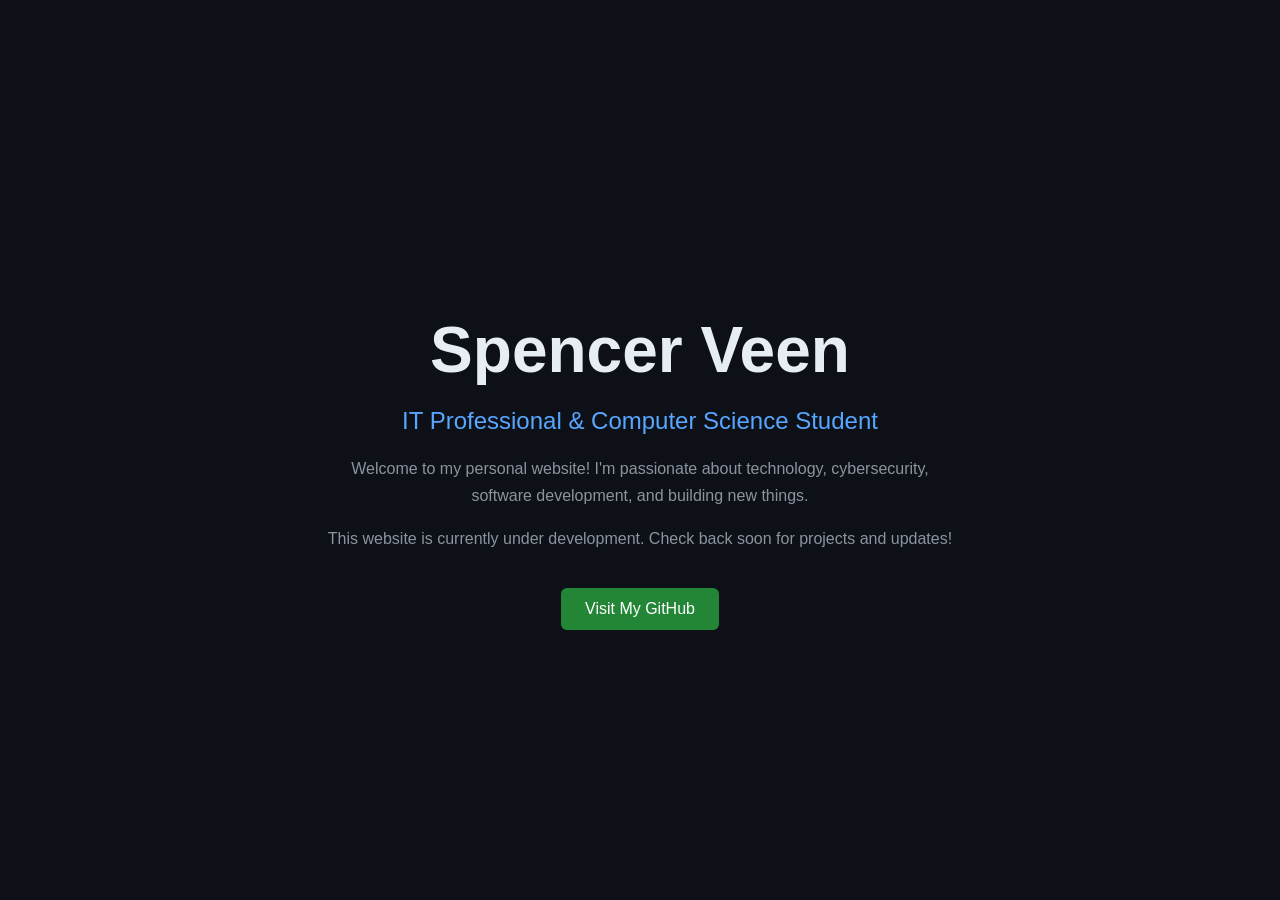
==== index.html @ 764092b7 "Add initial personal portfolio HTML structure" ====
<!DOCTYPE html>
<html lang="en">
<head>
  <meta charset="UTF-8">
  <meta name="viewport"
        content="width=device-width, initial-scale=1.0">
  <title>Spencer Veen | Personal Portfolio</title>
  <style>
    * {
      box-sizing: border-box;
    }

    body {
      margin: 0;
      min-height: 100vh;
      display: flex;
      align-items: center;
      justify-content: center;
      background: #0d1117;
      color: #e6edf3;
      font-family: Arial, sans-serif;
      text-align: center;
    }

    main {
      max-width: 700px;
      padding: 30px;
    }

    h1 {
      font-size: clamp(2.5rem, 7vw, 4rem);
      margin-bottom: 10px;
    }

    h2 {
      color: #58a6ff;
      font-weight: normal;
    }

    p {
      color: #8b949e;
      line-height: 1.7;
    }

    a {
      display: inline-block;
      margin-top: 20px;
      padding: 12px 24px;
      background: #238636;
      color: white;
      text-decoration: none;
      border-radius: 6px;
    }
  </style>
</head>
<body>
  <main>
    <h1>Spencer Veen</h1>
    <h2>IT Professional & Computer Science Student</h2>

    <p>
      Welcome to my personal website!
      I'm passionate about technology, cybersecurity,
      software development, and building new things.
    </p>

    <p>
      This website is currently under development.
      Check back soon for projects and updates!
    </p>

    <a href="https://github.com/spencerveen">
      Visit My GitHub
    </a>
  </main>
</body>
</html>
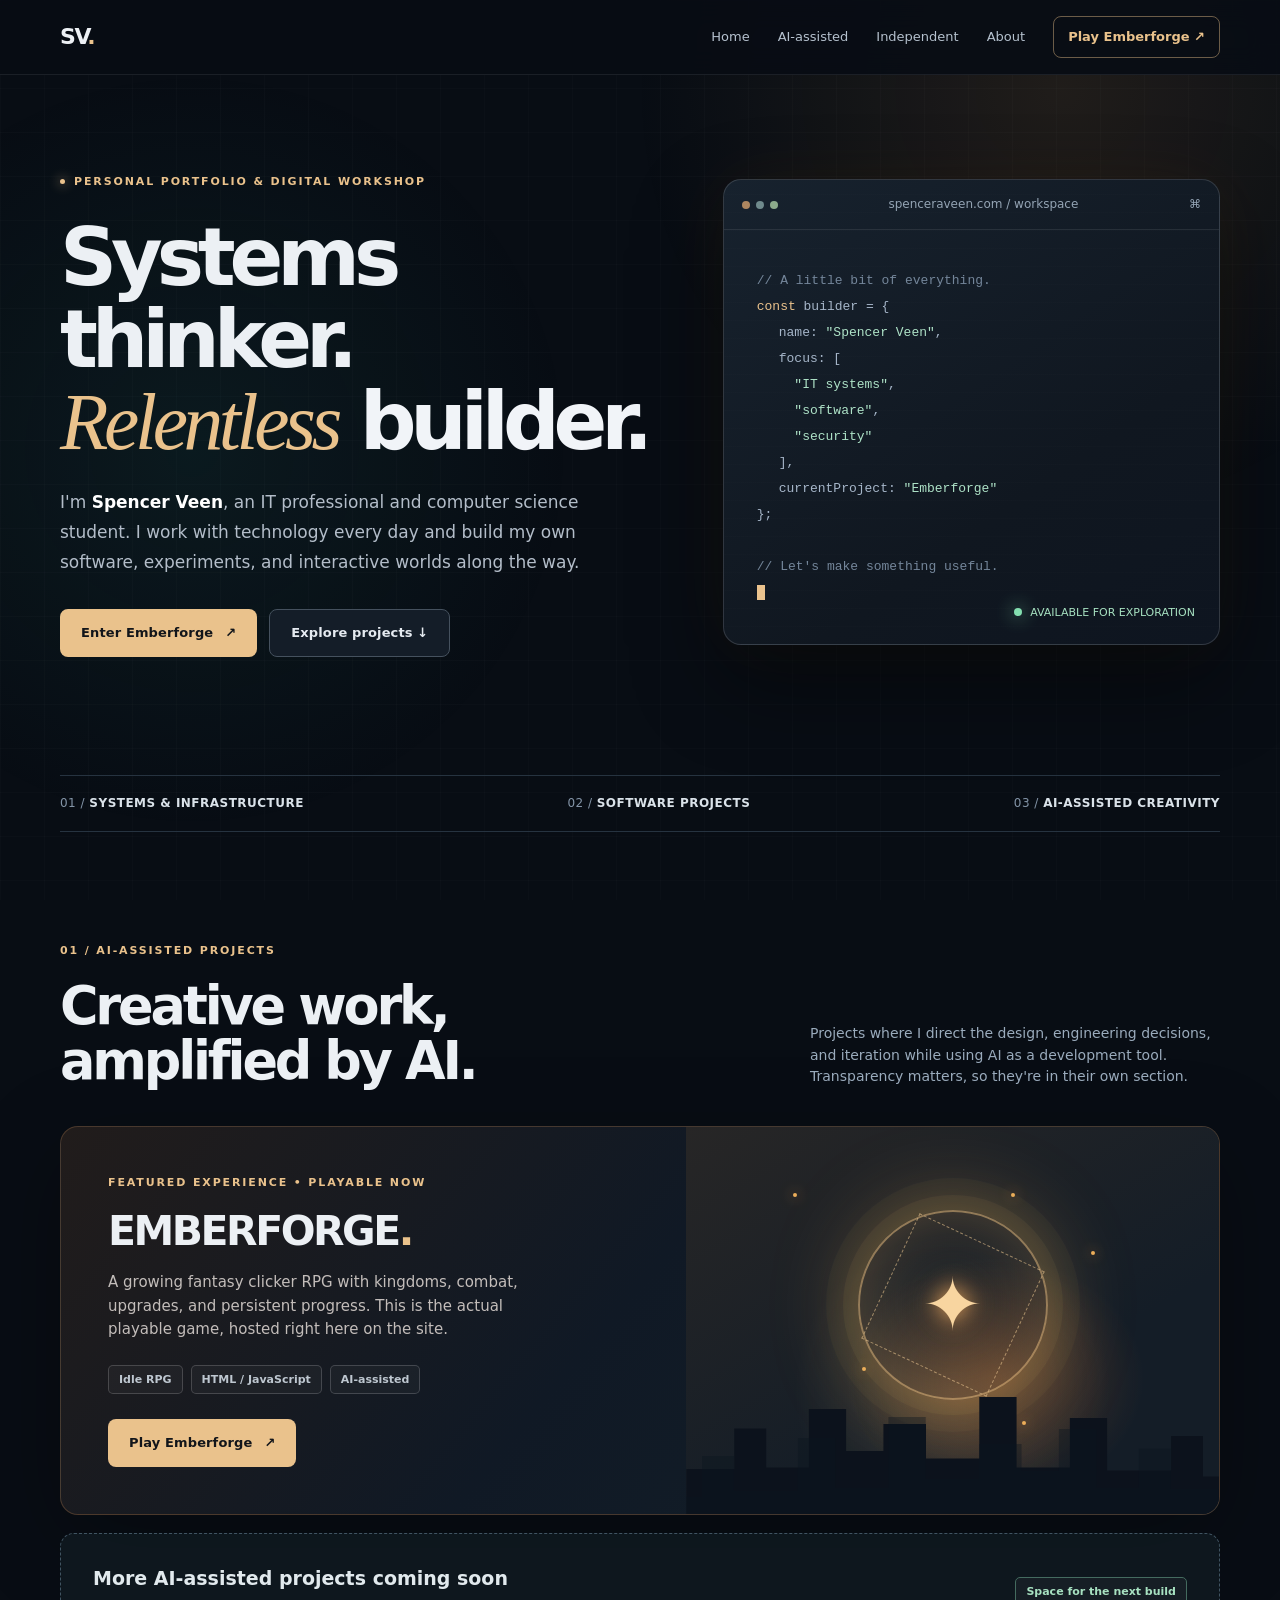
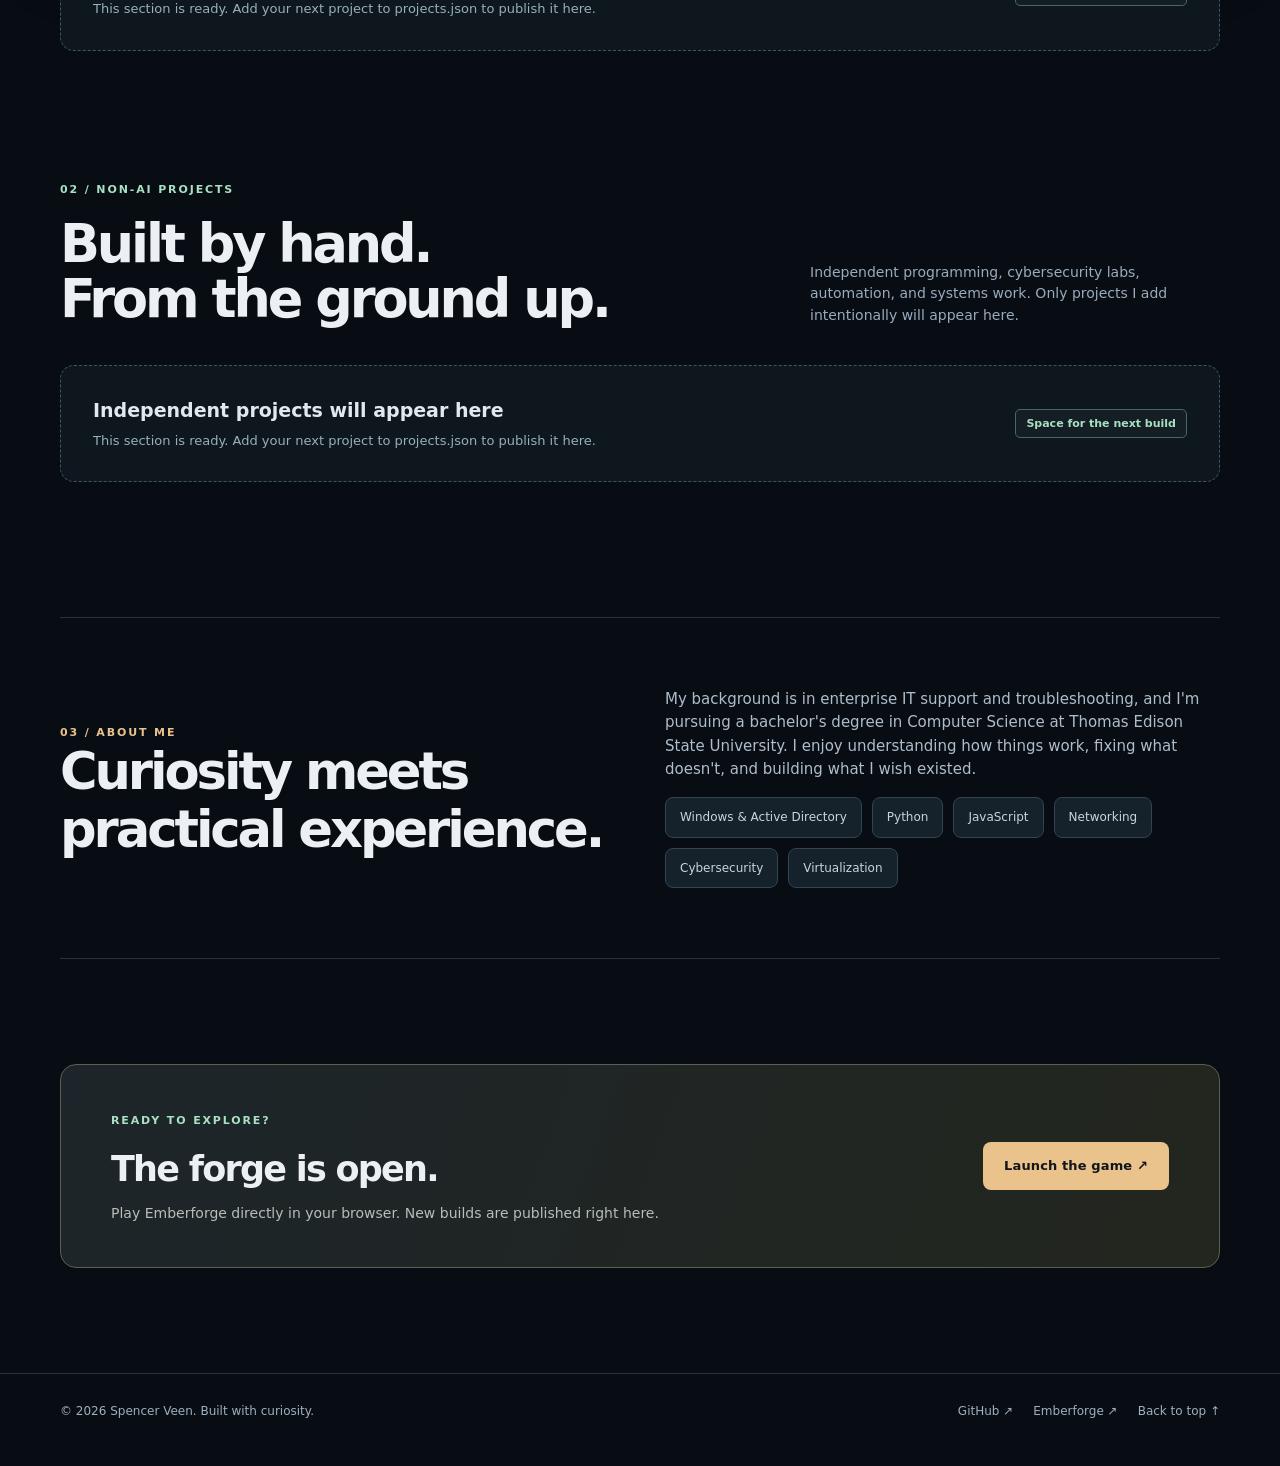
==== commit f46682ef: "Refactor index.html with updates and enhancements Updated HTML structure, improved meta tags, and en" ====
--- a/index.html
+++ b/index.html
@@ -1,78 +1,224 @@
-
-<!DOCTYPE html>
+<!doctype html>
 <html lang="en">
 <head>
-  <meta charset="UTF-8">
-  <meta name="viewport"
-        content="width=device-width, initial-scale=1.0">
-  <title>Spencer Veen | Personal Portfolio</title>
+  <meta charset="utf-8">
+  <meta name="viewport" content="width=device-width, initial-scale=1">
+  <meta name="theme-color" content="#080d14">
+  <meta name="description" content="Spencer Veen: IT professional, computer science student, and builder of software, security projects, and Emberforge.">
+  <title>Spencer Veen — IT, Code & Creative Projects</title>
   <style>
-    * {
-      box-sizing: border-box;
-    }
-
-    body {
-      margin: 0;
-      min-height: 100vh;
-      display: flex;
-      align-items: center;
-      justify-content: center;
-      background: #0d1117;
-      color: #e6edf3;
-      font-family: Arial, sans-serif;
-      text-align: center;
-    }
-
-    main {
-      max-width: 700px;
-      padding: 30px;
-    }
-
-    h1 {
-      font-size: clamp(2.5rem, 7vw, 4rem);
-      margin-bottom: 10px;
-    }
-
-    h2 {
-      color: #58a6ff;
-      font-weight: normal;
-    }
-
-    p {
-      color: #8b949e;
-      line-height: 1.7;
-    }
-
-    a {
-      display: inline-block;
-      margin-top: 20px;
-      padding: 12px 24px;
-      background: #238636;
-      color: white;
-      text-decoration: none;
-      border-radius: 6px;
-    }
+    :root {color-scheme:dark;--bg:#080d14;--panel:#111924;--panel2:#161f2a;--text:#ecf0f4;--muted:#a2afbf;--line:#263340;--gold:#eac28c;--green:#a7e1c1;--sans:Inter,ui-sans-serif,system-ui,-apple-system,BlinkMacSystemFont,"Segoe UI",sans-serif}
+    * {box-sizing:border-box}
+    html {scroll-behavior:smooth;scroll-padding-top:100px}
+    body {margin:0;color:var(--text);background:var(--bg);font-family:var(--sans);line-height:1.55;overflow-x:hidden}
+    body:before{content:"";position:fixed;inset:0;z-index:-1;pointer-events:none;background:radial-gradient(circle at 83% 10%,#c68c4820 0,transparent 32%),radial-gradient(circle at 15% 50%,#1d6b6523 0,transparent 32%),linear-gradient(90deg,#ffffff04 1px,transparent 1px),linear-gradient(#ffffff04 1px,transparent 1px);background-size:auto,auto,44px 44px,44px 44px}
+    a{color:inherit;text-decoration:none}
+    button{font:inherit} a:focus-visible,button:focus-visible{outline:2px solid var(--gold);outline-offset:4px}
+    .wrap{width:min(1160px,calc(100% - 48px));margin-inline:auto}
+    .topbar{position:sticky;top:0;z-index:40;background:#080d14e8;backdrop-filter:blur(15px);border-bottom:1px solid #ffffff14}
+    .topbar-inner{display:flex;align-items:center;gap:35px;min-height:74px}
+    .brand{font-weight:900;font-size:22px;letter-spacing:-1.4px;white-space:nowrap}.brand b{color:var(--gold)}
+    .nav{display:flex;align-items:center;gap:28px;margin-left:auto}.nav a{font-size:13px;color:#b6c2cf;transition:color .2s}.nav a:hover{color:#fff}
+    .nav .nav-game{border:1px solid #eac28c70;border-radius:8px;padding:10px 14px;color:var(--gold);font-weight:700}
+    .menu-toggle{display:none;margin-left:auto;background:none;border:1px solid var(--line);padding:8px 12px;color:#fff;border-radius:8px;cursor:pointer}
+    .mini{font-size:11px;font-weight:800;letter-spacing:.17em;text-transform:uppercase}
+    .accent{color:var(--gold)}.green{color:var(--green)}
+    .hero{padding:92px 0 118px;display:grid;grid-template-columns:1.1fr .9fr;gap:55px;align-items:center;min-height:650px}
+    .eyebrow{display:inline-flex;align-items:center;gap:9px;color:var(--gold)}.eyebrow:before{content:"";height:5px;width:5px;border-radius:100%;background:var(--gold);box-shadow:0 0 12px var(--gold)}
+    h1,h2,h3,p{margin-top:0}h1{font-size:clamp(50px,6.2vw,92px);letter-spacing:-.077em;line-height:1.035;margin:25px 0 25px;font-weight:850}
+    h1 .outline{color:#f1f4f8}h1 .italic{font-family:Georgia,serif;font-style:italic;color:var(--gold);letter-spacing:-.055em;font-weight:500}
+    .intro{font-size:17px;color:#b3bdc9;max-width:540px;line-height:1.75}
+    .hero-actions{display:flex;flex-wrap:wrap;gap:12px;margin-top:32px}
+    .btn{display:inline-flex;align-items:center;justify-content:center;gap:12px;background:var(--gold);color:#12151a;font-weight:800;font-size:13px;letter-spacing:.01em;min-height:48px;padding:0 21px;border-radius:8px;transition:transform .15s,filter .15s}
+    .btn:hover{transform:translateY(-2px);filter:brightness(1.08)}.btn-secondary{color:#e5eaf0;border:1px solid #45515e;background:#141d28}
+    .code-art{border:1px solid #ffffff24;border-radius:18px;background:linear-gradient(145deg,#17222e 0%,#101720 65%,#0e1520 100%);min-height:400px;position:relative;overflow:hidden;box-shadow:0 35px 90px #0007,0 0 70px #c98c3213}
+    .code-art:before{content:"";position:absolute;inset:0;background:repeating-linear-gradient(0deg,transparent,transparent 17px,#ffffff04 18px);pointer-events:none}
+    .panel-head{border-bottom:1px solid #ffffff16;padding:15px 18px;display:flex;justify-content:space-between;align-items:center;color:#94a4b4;font-size:12px}
+    .dots{display:flex;gap:6px}.dots i{display:block;width:8px;height:8px;border-radius:50%;background:#ad8660}.dots i:nth-child(2){background:#6f8a8c}.dots i:nth-child(3){background:#8caa8b}
+    .terminal{font-family:ui-monospace,SFMono-Regular,Consolas,monospace;font-size:13px;line-height:2;padding:38px 33px;color:#a6b6c9}
+    .terminal strong{color:var(--gold);font-weight:500}.terminal em{color:#aee2c7;font-style:normal}.terminal .comment{color:#74869a}.terminal .indent{padding-left:22px}
+    .terminal .cursor{display:inline-block;width:8px;height:15px;background:#ebc38e;vertical-align:middle;animation:blink 1s steps(2) infinite}@keyframes blink{50%{opacity:0}}
+    .signal{position:absolute;right:24px;bottom:23px;display:flex;align-items:center;gap:8px;color:#a7e1c1;font-size:11px}.signal:before{content:"";width:8px;height:8px;border-radius:50%;background:#83deaf;box-shadow:0 0 18px #83deaf}
+    .statline{border-top:1px solid var(--line);border-bottom:1px solid var(--line);padding:18px 0;display:flex;gap:28px;justify-content:space-between;flex-wrap:wrap;color:#8394a7;font-size:12px;letter-spacing:.04em;text-transform:uppercase}.statline span b{color:#dae2e9;font-weight:600}
+    section{padding:105px 0} .section-head{display:flex;align-items:end;justify-content:space-between;gap:30px;margin-bottom:38px}.section-head h2{font-size:clamp(36px,4.1vw,57px);line-height:1.05;letter-spacing:-.06em;margin:16px 0 0}.section-head p{max-width:410px;margin:0;color:#9aabbc;font-size:14px}
+    .feature{border:1px solid #7051398e;background:linear-gradient(130deg,#211c1b 0%,#101925 48%,#14212a 100%);border-radius:18px;display:grid;grid-template-columns:1.08fr .92fr;overflow:hidden;min-height:370px;box-shadow:0 25px 90px #0004}
+    .feature-info{padding:47px;display:flex;flex-direction:column;align-items:flex-start;justify-content:center}.feature-info h3{font-size:clamp(34px,3.2vw,50px);letter-spacing:-.06em;line-height:1.08;margin:18px 0}.feature-info p{color:#c3bdba;max-width:460px;font-size:15px}.taglist{display:flex;gap:8px;flex-wrap:wrap;margin:9px 0 25px}.tag{border:1px solid #ffffff2c;color:#bec7d0;background:#ffffff08;font:600 11px var(--sans);border-radius:5px;padding:7px 10px}
+    .forge-art{position:relative;min-height:340px;background:radial-gradient(ellipse at 58% 65%,#b0612e5b,transparent 34%),radial-gradient(ellipse at 50% 68%,#f6c97c2b,transparent 42%),linear-gradient(150deg,#272626,#141d27 65%);overflow:hidden;display:flex;justify-content:center;align-items:center}
+    .forge-art:before,.forge-art:after{content:"";position:absolute;left:0;right:0;bottom:0;background:#0c121c;clip-path:polygon(0 100%,0 70%,9% 70%,9% 43%,15% 43%,15% 69%,23% 69%,23% 30%,30% 30%,30% 58%,37% 58%,37% 40%,45% 40%,45% 63%,55% 63%,55% 22%,62% 22%,62% 69%,72% 69%,72% 36%,79% 36%,79% 71%,91% 71%,91% 48%,97% 48%,97% 75%,100% 75%,100% 100%);height:150px;z-index:1}.forge-art:after{transform:translateY(20px) scaleX(-1);opacity:.4;background:#0b1420}
+    .sigil{width:190px;height:190px;border:2px solid #e9bc7b93;border-radius:50%;position:relative;display:grid;place-items:center;box-shadow:0 0 0 15px #e8bc6b0e,0 0 0 32px #e8bc6b0a,0 0 85px #e6a45370,inset 0 0 65px #eaaf6340;transform:translateY(-16px)}.sigil:before{content:"";position:absolute;inset:24px;border:1px dashed #ecc79191;transform:rotate(25deg)}.sigil span{font-size:73px;color:#f8d5a0;text-shadow:0 0 22px #f8af5f;line-height:1}
+    .embers i{position:absolute;display:block;width:4px;height:4px;border-radius:50%;background:#edae5a;box-shadow:0 0 13px #ed9c3b}.embers i:nth-child(1){top:17%;left:20%}.embers i:nth-child(2){top:32%;left:76%}.embers i:nth-child(3){top:76%;left:63%}.embers i:nth-child(4){top:62%;left:33%}.embers i:nth-child(5){top:17%;left:61%}
+    .cards{display:grid;grid-template-columns:repeat(3,minmax(0,1fr));gap:16px;margin-top:18px}.project{min-height:230px;border:1px solid var(--line);border-radius:14px;background:linear-gradient(135deg,#162029,#111720);padding:26px;display:flex;flex-direction:column;align-items:flex-start;transition:border-color .2s,transform .2s}.project:hover{border-color:#7f9c9b;transform:translateY(-2px)}.project h3{font-size:21px;letter-spacing:-.04em;line-height:1.2;margin:12px 0}.project p{font-size:13px;color:#9eacba;line-height:1.7}.project .bottom{margin-top:auto;color:var(--green);font-size:12px;font-weight:750}
+    .empty{grid-column:1/-1;border:1px dashed #405462;background:#111c23b9;border-radius:14px;padding:30px 32px;color:#99b0b9;display:flex;justify-content:space-between;align-items:center;gap:20px}.empty strong{display:block;color:#e1e9ed;margin-bottom:6px;font-size:19px}.empty p{margin:0;font-size:13px}.empty .tag{white-space:nowrap;color:var(--green);border-color:#446b5f}
+    .split-intro{display:grid;grid-template-columns:1fr 1fr;gap:50px;align-items:center;border-top:1px solid var(--line);border-bottom:1px solid var(--line);padding:70px 0}.split-intro h2{font-size:clamp(36px,4vw,53px);letter-spacing:-.06em;line-height:1.12;margin-bottom:0}.split-intro p{font-size:15px;color:#aebdca;margin-bottom:16px}.skills{display:flex;flex-wrap:wrap;gap:10px}.skills span{background:#15212b;border:1px solid #334451;color:#c7d5df;padding:10px 14px;font-size:12px;border-radius:8px}
+    .cta{display:flex;justify-content:space-between;align-items:center;gap:40px;background:linear-gradient(110deg,#1d252a,#23261e);border:1px solid #586150;border-radius:16px;padding:42px 50px}.cta h2{margin:10px 0 7px;font-size:35px;letter-spacing:-.05em}.cta p{color:#b7beb9;font-size:14px;margin:0}
+    footer{border-top:1px solid var(--line);padding:28px 0 45px;color:#9eafbf;font-size:12px}.footer-inner{display:flex;justify-content:space-between;align-items:center;flex-wrap:wrap;gap:18px}.footer-links{display:flex;gap:20px}.footer-links a:hover{color:#fff}
+    #owner-tools{display:none;border-top:1px solid #ffffff24;background:#112520;margin-top:30px;padding:16px 0;color:#c9e8d6;font-size:13px}#owner-tools strong{margin-right:18px}#owner-tools a{margin-right:18px;text-decoration:underline;text-underline-offset:3px}
+    @media(max-width:900px){.hero{grid-template-columns:1fr;min-height:auto;padding:70px 0 82px}.code-art{min-height:355px}.feature{grid-template-columns:1fr}.forge-art{min-height:290px}.cards{grid-template-columns:repeat(2,1fr)}.section-head{display:block}.section-head p{margin-top:18px}.split-intro{gap:25px}.nav{gap:16px}}
+    @media(max-width:640px){.wrap{width:min(100% - 34px,1160px)}.topbar-inner{min-height:66px;flex-wrap:wrap}.menu-toggle{display:block}.nav{display:none;flex-basis:100%;flex-direction:column;align-items:stretch;margin:0;padding:0 0 18px;gap:6px}.nav.open{display:flex}.nav a{padding:11px 5px;font-size:14px}.nav .nav-game{text-align:center}.hero{gap:40px;padding:64px 0 72px}h1{font-size:clamp(48px,13vw,70px)}.intro{font-size:15px}.code-art{min-height:330px}.terminal{padding:30px 19px;font-size:11px}section{padding:76px 0}.section-head h2{font-size:39px}.feature-info{padding:31px 26px}.feature-info h3{font-size:35px}.cards{grid-template-columns:1fr}.empty{display:block}.empty .tag{display:inline-block;margin-top:18px}.split-intro{grid-template-columns:1fr;padding:52px 0}.cta{display:block;padding:33px 26px}.cta .btn{margin-top:24px}.statline{gap:12px}.statline span{font-size:10px}}
+    @media(prefers-reduced-motion:reduce){html{scroll-behavior:auto}*,*:before,*:after{animation:none!important;transition:none!important}}
   </style>
 </head>
 <body>
+  <header class="topbar">
+    <div class="wrap topbar-inner">
+      <a class="brand" href="/" aria-label="Spencer Veen home">SV<span class="accent">.</span></a>
+      <button class="menu-toggle" type="button" aria-expanded="false" aria-controls="main-nav">Menu ☰</button>
+      <nav class="nav" id="main-nav" aria-label="Main navigation">
+        <a href="#home">Home</a><a href="#ai-projects">AI-assisted</a><a href="#independent-projects">Independent</a><a href="#about">About</a><a class="nav-game" href="/emberforge/">Play Emberforge ↗</a>
+      </nav>
+    </div>
+  </header>
+
   <main>
-    <h1>Spencer Veen</h1>
-    <h2>IT Professional & Computer Science Student</h2>
-
-    <p>
-      Welcome to my personal website!
-      I'm passionate about technology, cybersecurity,
-      software development, and building new things.
-    </p>
-
-    <p>
-      This website is currently under development.
-      Check back soon for projects and updates!
-    </p>
-
-    <a href="https://github.com/spencerveen">
-      Visit My GitHub
-    </a>
+    <div class="wrap">
+      <section class="hero" id="home">
+        <div>
+          <span class="mini eyebrow">Personal portfolio & digital workshop</span>
+          <h1>Systems thinker.<br><span class="italic">Relentless</span> <span class="outline">builder.</span></h1>
+          <p class="intro">I'm <strong style="color:#fff">Spencer Veen</strong>, an IT professional and computer science student. I work with technology every day and build my own software, experiments, and interactive worlds along the way.</p>
+          <div class="hero-actions"><a class="btn" href="/emberforge/">Enter Emberforge <span aria-hidden="true">↗</span></a><a class="btn btn-secondary" href="#ai-projects">Explore projects ↓</a></div>
+        </div>
+        <div class="code-art" aria-label="Stylized developer terminal illustration">
+          <div class="panel-head"><div class="dots"><i></i><i></i><i></i></div><span>spenceraveen.com / workspace</span><span>⌘</span></div>
+          <div class="terminal">
+            <span class="comment">// A little bit of everything.</span><br>
+            <strong>const</strong> builder = {<br>
+            <span class="indent">name: <em>"Spencer Veen"</em>,</span><br>
+            <span class="indent">focus: [</span><br>
+            <span class="indent">&nbsp;&nbsp;<em>"IT systems"</em>,</span><br>
+            <span class="indent">&nbsp;&nbsp;<em>"software"</em>,</span><br>
+            <span class="indent">&nbsp;&nbsp;<em>"security"</em></span><br>
+            <span class="indent">],</span><br>
+            <span class="indent">currentProject: <em>"Emberforge"</em></span><br>
+            };<br><br>
+            <span class="comment">// Let's make something useful.</span><br><span class="cursor" aria-hidden="true"></span>
+          </div>
+          <span class="signal">AVAILABLE FOR EXPLORATION</span>
+        </div>
+      </section>
+      <div class="statline" aria-label="Areas of focus"><span>01 / <b>Systems & infrastructure</b></span><span>02 / <b>Software projects</b></span><span>03 / <b>AI-assisted creativity</b></span></div>
+    </div>
+
+    <section id="ai-projects">
+      <div class="wrap">
+        <div class="section-head">
+          <div><span class="mini accent">01 / AI-assisted projects</span><h2>Creative work,<br>amplified by AI.</h2></div>
+          <p>Projects where I direct the design, engineering decisions, and iteration while using AI as a development tool. Transparency matters, so they're in their own section.</p>
+        </div>
+        <article class="feature" aria-labelledby="emberforge-title">
+          <div class="feature-info">
+            <span class="mini accent">Featured experience • Playable now</span>
+            <h3 id="emberforge-title">EMBERFORGE<span class="accent">.</span></h3>
+            <p>A growing fantasy clicker RPG with kingdoms, combat, upgrades, and persistent progress. This is the actual playable game, hosted right here on the site.</p>
+            <div class="taglist"><span class="tag">Idle RPG</span><span class="tag">HTML / JavaScript</span><span class="tag">AI-assisted</span></div>
+            <a class="btn" href="/emberforge/">Play Emberforge <span aria-hidden="true">↗</span></a>
+          </div>
+          <div class="forge-art" aria-hidden="true"><div class="embers"><i></i><i></i><i></i><i></i><i></i></div><div class="sigil"><span>✦</span></div></div>
+        </article>
+        <div class="cards" id="ai-grid" aria-live="polite"></div>
+      </div>
+    </section>
+
+    <section id="independent-projects" style="padding-top:20px">
+      <div class="wrap">
+        <div class="section-head">
+          <div><span class="mini green">02 / Non-AI projects</span><h2>Built by hand.<br>From the ground up.</h2></div>
+          <p>Independent programming, cybersecurity labs, automation, and systems work. Only projects I add intentionally will appear here.</p>
+        </div>
+        <div class="cards" id="independent-grid" aria-live="polite"></div>
+      </div>
+    </section>
+
+    <section id="about" style="padding-top:30px">
+      <div class="wrap">
+        <div class="split-intro">
+          <div><span class="mini accent">03 / About me</span><h2>Curiosity meets<br>practical experience.</h2></div>
+          <div><p>My background is in enterprise IT support and troubleshooting, and I'm pursuing a bachelor's degree in Computer Science at Thomas Edison State University. I enjoy understanding how things work, fixing what doesn't, and building what I wish existed.</p><div class="skills"><span>Windows & Active Directory</span><span>Python</span><span>JavaScript</span><span>Networking</span><span>Cybersecurity</span><span>Virtualization</span></div></div>
+        </div>
+      </div>
+    </section>
+
+    <section style="padding-top:0">
+      <div class="wrap"><div class="cta"><div><span class="mini green">Ready to explore?</span><h2>The forge is open.</h2><p>Play Emberforge directly in your browser. New builds are published right here.</p></div><a class="btn" href="/emberforge/">Launch the game ↗</a></div></div>
+    </section>
   </main>
+
+  <footer>
+    <div class="wrap footer-inner"><span>© <span id="year">2026</span> Spencer Veen. Built with curiosity.</span><div class="footer-links"><a href="https://github.com/spencerveen" target="_blank" rel="noopener noreferrer">GitHub ↗</a><a href="/emberforge/">Emberforge ↗</a><a href="#home">Back to top ↑</a></div></div>
+    <div id="owner-tools"><div class="wrap"><strong>Site management</strong><a href="https://github.com/spencerveen/spencerveen.github.io/edit/main/projects.json" target="_blank" rel="noopener noreferrer">Edit project listings ↗</a><a href="https://github.com/spencerveen/spencerveen.github.io/tree/main/emberforge" target="_blank" rel="noopener noreferrer">Update Emberforge files ↗</a><a href="https://github.dev/spencerveen/spencerveen.github.io" target="_blank" rel="noopener noreferrer">Open website code ↗</a></div></div>
+  </footer>
+
+  <script>
+    document.getElementById('year').textContent = String(new Date().getFullYear());
+    const menuButton = document.querySelector('.menu-toggle');
+    const nav = document.getElementById('main-nav');
+    menuButton.addEventListener('click', () => {
+      const open = nav.classList.toggle('open');
+      menuButton.setAttribute('aria-expanded', String(open));
+    });
+    nav.querySelectorAll('a').forEach(a => a.addEventListener('click', () => {
+      nav.classList.remove('open');
+      menuButton.setAttribute('aria-expanded', 'false');
+    }));
+
+    // The ?manage=1 address shows quick links to authenticated GitHub editors.
+    // These links are NOT an authentication system. GitHub checks edit permissions.
+    if (new URLSearchParams(location.search).get('manage') === '1') {
+      document.getElementById('owner-tools').style.display = 'block';
+    }
+
+    function makeCard(project) {
+      const card = document.createElement('article');
+      card.className = 'project';
+      const type = document.createElement('span');
+      type.className = 'mini green';
+      type.textContent = project.subtitle || 'Portfolio project';
+      const title = document.createElement('h3');
+      title.textContent = project.title || 'Untitled project';
+      const description = document.createElement('p');
+      description.textContent = project.description || '';
+      card.append(type, title, description);
+      if (project.url) {
+        const link = document.createElement('a');
+        link.className = 'bottom';
+        link.href = project.url;
+        link.textContent = (project.button || 'View project') + ' ↗';
+        card.append(link);
+      }
+      return card;
+    }
+    function renderProjects(containerId, projects, emptyText) {
+      const container = document.getElementById(containerId);
+      container.replaceChildren();
+      const items = projects.filter(p => !p.featured);
+      if (!items.length) {
+        const empty = document.createElement('div');
+        empty.className = 'empty';
+        const copy = document.createElement('div');
+        const head = document.createElement('strong');
+        head.textContent = emptyText;
+        const detail = document.createElement('p');
+        detail.textContent = 'This section is ready. Add your next project to projects.json to publish it here.';
+        copy.append(head,detail);
+        const badge = document.createElement('span');
+        badge.className = 'tag';
+        badge.textContent = 'Space for the next build';
+        empty.append(copy,badge);
+        container.append(empty);
+      } else {
+        items.forEach(project => container.append(makeCard(project)));
+      }
+    }
+    fetch('projects.json', {cache:'no-store'})
+      .then(res => { if(!res.ok) throw Error('Unable to fetch project list'); return res.json(); })
+      .then(data => {
+        renderProjects('ai-grid', Array.isArray(data.ai) ? data.ai : [], 'More AI-assisted projects coming soon');
+        renderProjects('independent-grid', Array.isArray(data.independent) ? data.independent : [], 'Independent projects will appear here');
+      })
+      .catch(() => {
+        renderProjects('ai-grid', [], 'More AI-assisted projects coming soon');
+        renderProjects('independent-grid', [], 'Independent projects will appear here');
+      });
+  </script>
 </body>
 </html>
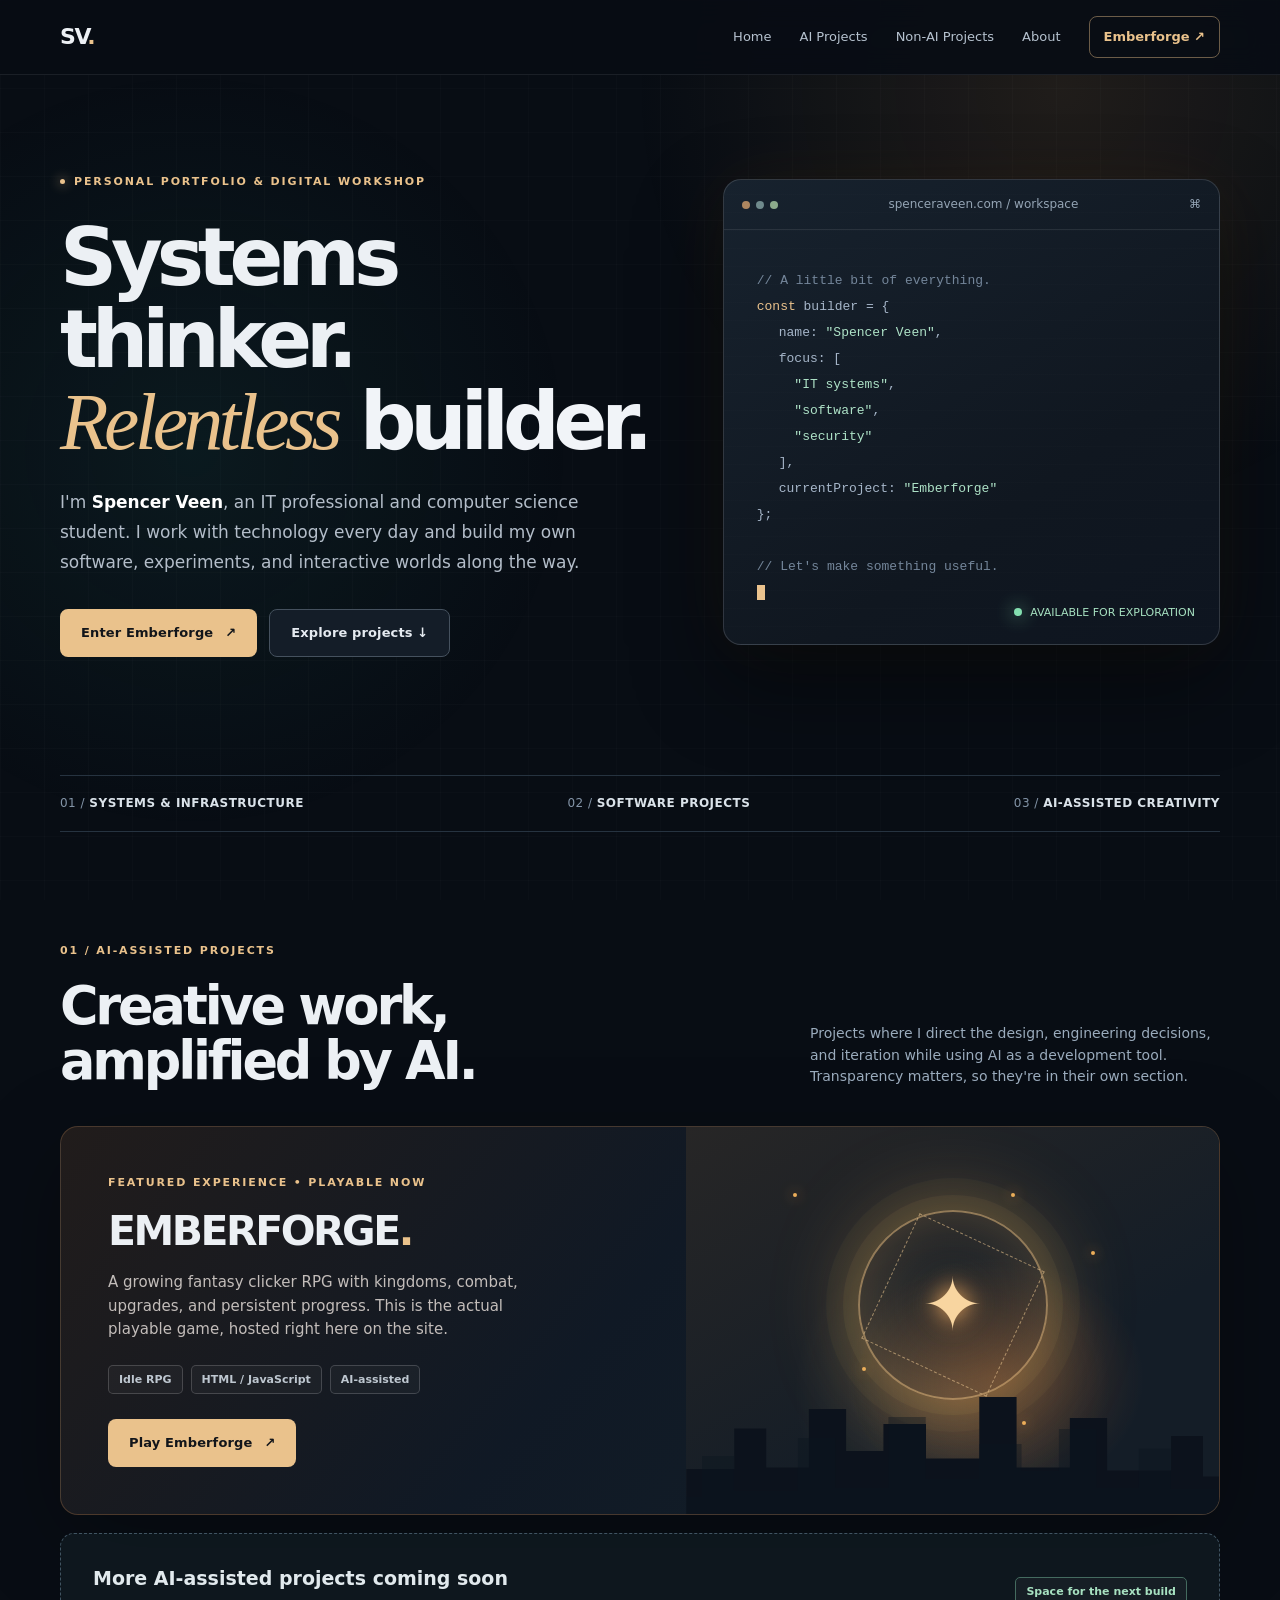
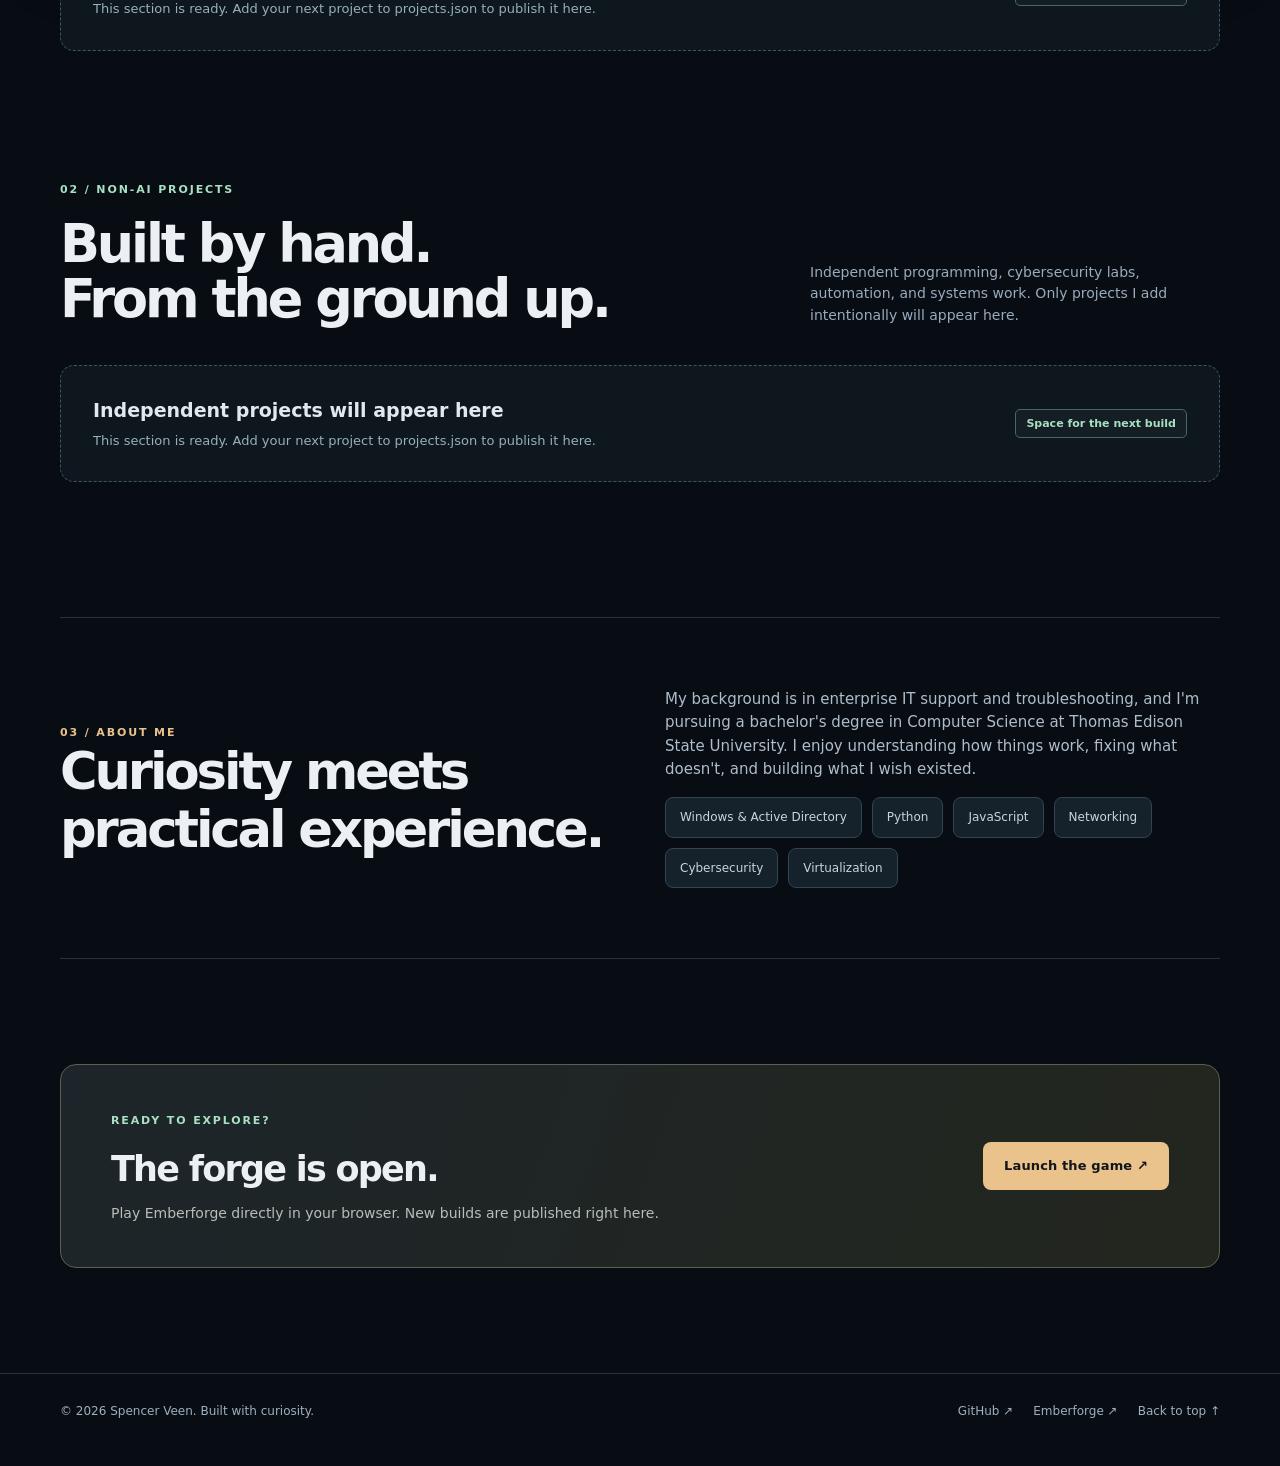
==== commit bd32bad8: "Add consistent global navigation labels and simplify Emberforge branding" ====
--- a/index.html
+++ b/index.html
@@ -64,7 +64,7 @@
       <a class="brand" href="/" aria-label="Spencer Veen home">SV<span class="accent">.</span></a>
       <button class="menu-toggle" type="button" aria-expanded="false" aria-controls="main-nav">Menu ☰</button>
       <nav class="nav" id="main-nav" aria-label="Main navigation">
-        <a href="#home">Home</a><a href="#ai-projects">AI-assisted</a><a href="#independent-projects">Independent</a><a href="#about">About</a><a class="nav-game" href="/emberforge/">Play Emberforge ↗</a>
+        <a href="/#home">Home</a><a href="/#ai-projects">AI Projects</a><a href="/#independent-projects">Non-AI Projects</a><a href="/#about">About</a><a class="nav-game" href="/emberforge/">Emberforge ↗</a>
       </nav>
     </div>
   </header>
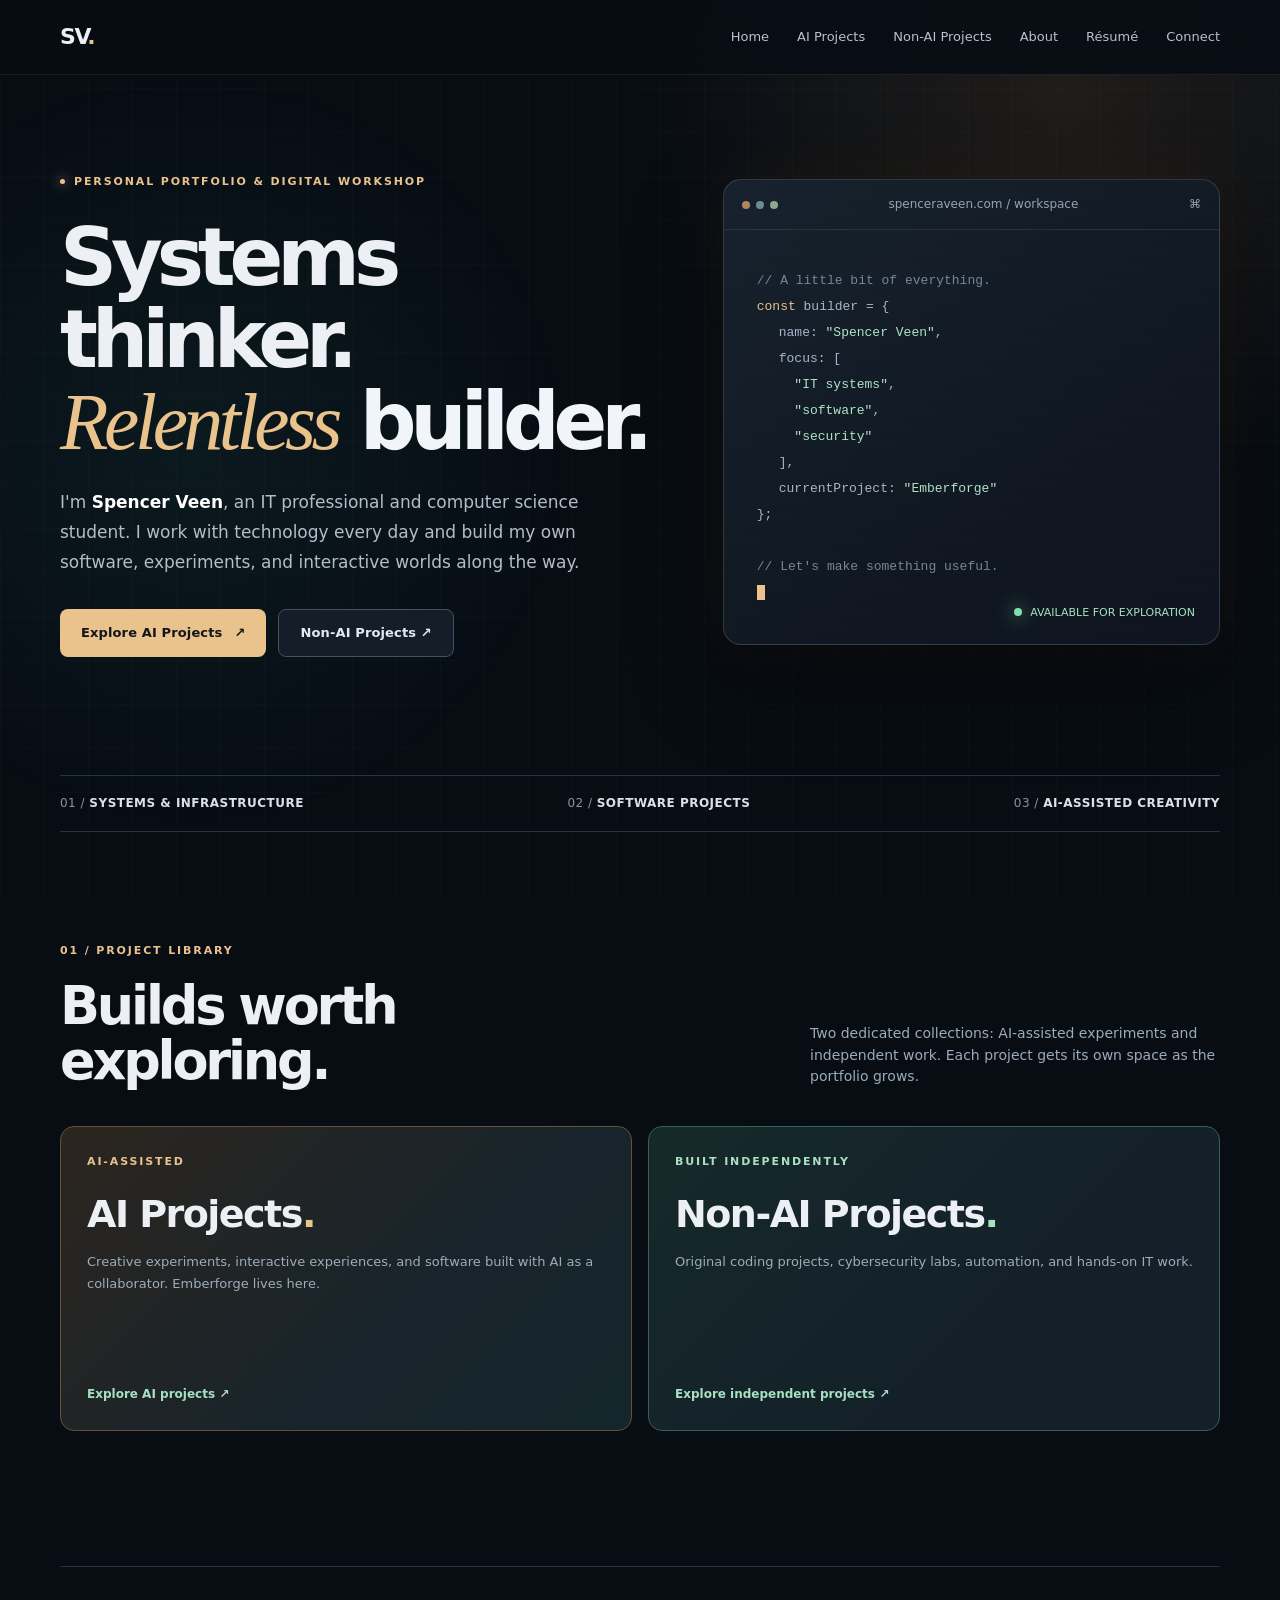
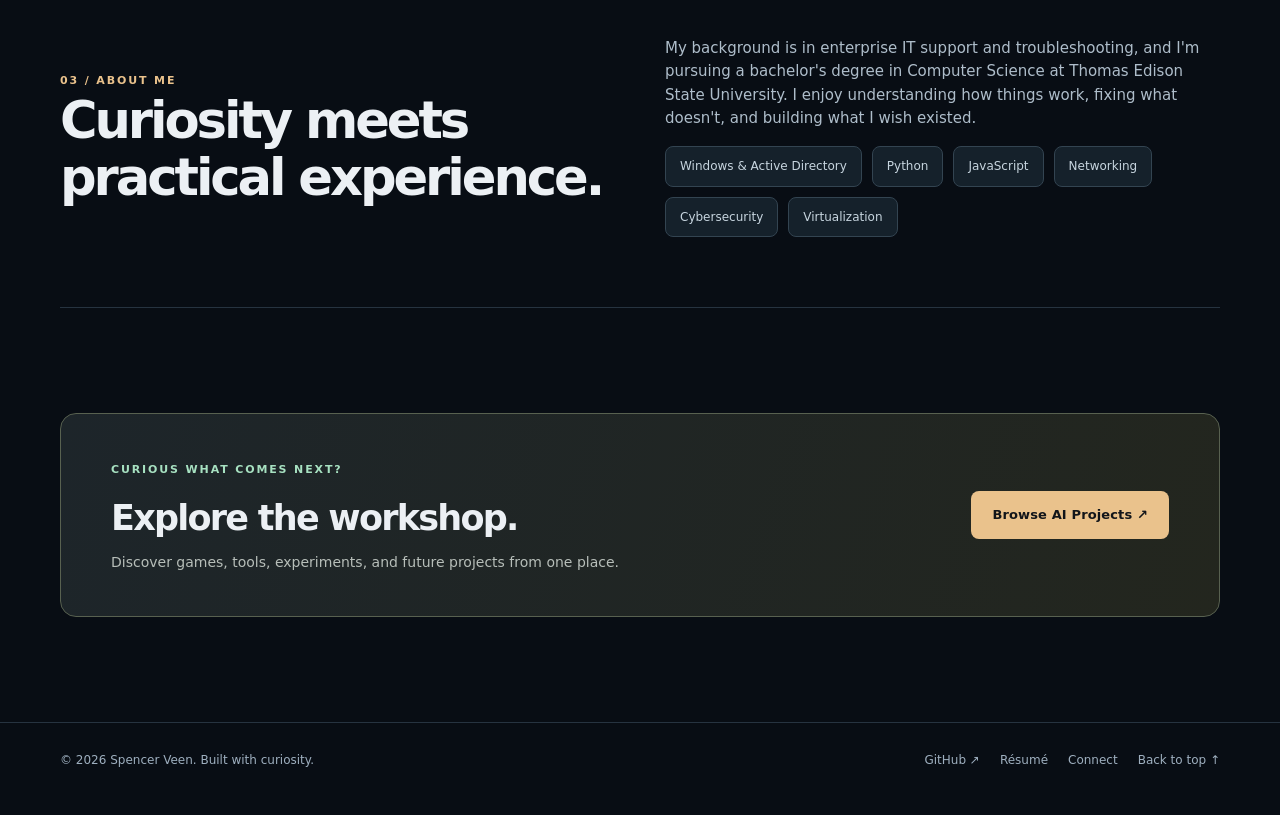
==== commit 70b7bf2f: "Refresh homepage, global navigation and project documentation" ====
--- a/index.html
+++ b/index.html
@@ -53,8 +53,11 @@
     .cta{display:flex;justify-content:space-between;align-items:center;gap:40px;background:linear-gradient(110deg,#1d252a,#23261e);border:1px solid #586150;border-radius:16px;padding:42px 50px}.cta h2{margin:10px 0 7px;font-size:35px;letter-spacing:-.05em}.cta p{color:#b7beb9;font-size:14px;margin:0}
     footer{border-top:1px solid var(--line);padding:28px 0 45px;color:#9eafbf;font-size:12px}.footer-inner{display:flex;justify-content:space-between;align-items:center;flex-wrap:wrap;gap:18px}.footer-links{display:flex;gap:20px}.footer-links a:hover{color:#fff}
     #owner-tools{display:none;border-top:1px solid #ffffff24;background:#112520;margin-top:30px;padding:16px 0;color:#c9e8d6;font-size:13px}#owner-tools strong{margin-right:18px}#owner-tools a{margin-right:18px;text-decoration:underline;text-underline-offset:3px}
+    .category-grid{grid-template-columns:repeat(2,minmax(0,1fr))}.category-card{min-height:305px;border-color:#64503c;background:linear-gradient(135deg,#2c251f,#18242b 60%,#14262b)}.category-card.independent{border-color:#386055;background:linear-gradient(135deg,#16292a,#131f29 70%)}.category-card h3{font-size:clamp(27px,3vw,38px);margin:22px 0 13px}.category-card .bottom{margin-top:auto}.category-grid .category-card:hover{border-color:var(--gold)}
     @media(max-width:900px){.hero{grid-template-columns:1fr;min-height:auto;padding:70px 0 82px}.code-art{min-height:355px}.feature{grid-template-columns:1fr}.forge-art{min-height:290px}.cards{grid-template-columns:repeat(2,1fr)}.section-head{display:block}.section-head p{margin-top:18px}.split-intro{gap:25px}.nav{gap:16px}}
+    @media(max-width:740px){.topbar-inner{min-height:66px;flex-wrap:wrap}.menu-toggle{display:block}.nav{display:none;flex-basis:100%;flex-direction:column;align-items:stretch;margin:0;padding:0 0 18px;gap:6px}.nav.open{display:flex}.nav a{padding:11px 5px;font-size:14px}}
     @media(max-width:640px){.wrap{width:min(100% - 34px,1160px)}.topbar-inner{min-height:66px;flex-wrap:wrap}.menu-toggle{display:block}.nav{display:none;flex-basis:100%;flex-direction:column;align-items:stretch;margin:0;padding:0 0 18px;gap:6px}.nav.open{display:flex}.nav a{padding:11px 5px;font-size:14px}.nav .nav-game{text-align:center}.hero{gap:40px;padding:64px 0 72px}h1{font-size:clamp(48px,13vw,70px)}.intro{font-size:15px}.code-art{min-height:330px}.terminal{padding:30px 19px;font-size:11px}section{padding:76px 0}.section-head h2{font-size:39px}.feature-info{padding:31px 26px}.feature-info h3{font-size:35px}.cards{grid-template-columns:1fr}.empty{display:block}.empty .tag{display:inline-block;margin-top:18px}.split-intro{grid-template-columns:1fr;padding:52px 0}.cta{display:block;padding:33px 26px}.cta .btn{margin-top:24px}.statline{gap:12px}.statline span{font-size:10px}}
+    @media(max-width:640px){.category-grid{grid-template-columns:1fr}}
     @media(prefers-reduced-motion:reduce){html{scroll-behavior:auto}*,*:before,*:after{animation:none!important;transition:none!important}}
   </style>
 </head>
@@ -64,7 +67,7 @@
       <a class="brand" href="/" aria-label="Spencer Veen home">SV<span class="accent">.</span></a>
       <button class="menu-toggle" type="button" aria-expanded="false" aria-controls="main-nav">Menu ☰</button>
       <nav class="nav" id="main-nav" aria-label="Main navigation">
-        <a href="/#home">Home</a><a href="/#ai-projects">AI Projects</a><a href="/#independent-projects">Non-AI Projects</a><a href="/#about">About</a><a class="nav-game" href="/emberforge/">Emberforge ↗</a>
+        <a href="/">Home</a><a href="/ai-projects/">AI Projects</a><a href="/non-ai-projects/">Non-AI Projects</a><a href="/#about">About</a><a href="/resume/">Résumé</a><a href="/connect/">Connect</a>
       </nav>
     </div>
   </header>
@@ -76,7 +79,7 @@
           <span class="mini eyebrow">Personal portfolio & digital workshop</span>
           <h1>Systems thinker.<br><span class="italic">Relentless</span> <span class="outline">builder.</span></h1>
           <p class="intro">I'm <strong style="color:#fff">Spencer Veen</strong>, an IT professional and computer science student. I work with technology every day and build my own software, experiments, and interactive worlds along the way.</p>
-          <div class="hero-actions"><a class="btn" href="/emberforge/">Enter Emberforge <span aria-hidden="true">↗</span></a><a class="btn btn-secondary" href="#ai-projects">Explore projects ↓</a></div>
+          <div class="hero-actions"><a class="btn" href="/ai-projects/">Explore AI Projects <span aria-hidden="true">↗</span></a><a class="btn btn-secondary" href="/non-ai-projects/">Non-AI Projects ↗</a></div>
         </div>
         <div class="code-art" aria-label="Stylized developer terminal illustration">
           <div class="panel-head"><div class="dots"><i></i><i></i><i></i></div><span>spenceraveen.com / workspace</span><span>⌘</span></div>
@@ -99,33 +102,26 @@
       <div class="statline" aria-label="Areas of focus"><span>01 / <b>Systems & infrastructure</b></span><span>02 / <b>Software projects</b></span><span>03 / <b>AI-assisted creativity</b></span></div>
     </div>
 
-    <section id="ai-projects">
+    <section id="projects">
       <div class="wrap">
         <div class="section-head">
-          <div><span class="mini accent">01 / AI-assisted projects</span><h2>Creative work,<br>amplified by AI.</h2></div>
-          <p>Projects where I direct the design, engineering decisions, and iteration while using AI as a development tool. Transparency matters, so they're in their own section.</p>
+          <div><span class="mini accent">01 / Project library</span><h2>Builds worth<br>exploring.</h2></div>
+          <p>Two dedicated collections: AI-assisted experiments and independent work. Each project gets its own space as the portfolio grows.</p>
         </div>
-        <article class="feature" aria-labelledby="emberforge-title">
-          <div class="feature-info">
-            <span class="mini accent">Featured experience • Playable now</span>
-            <h3 id="emberforge-title">EMBERFORGE<span class="accent">.</span></h3>
-            <p>A growing fantasy clicker RPG with kingdoms, combat, upgrades, and persistent progress. This is the actual playable game, hosted right here on the site.</p>
-            <div class="taglist"><span class="tag">Idle RPG</span><span class="tag">HTML / JavaScript</span><span class="tag">AI-assisted</span></div>
-            <a class="btn" href="/emberforge/">Play Emberforge <span aria-hidden="true">↗</span></a>
-          </div>
-          <div class="forge-art" aria-hidden="true"><div class="embers"><i></i><i></i><i></i><i></i><i></i></div><div class="sigil"><span>✦</span></div></div>
-        </article>
-        <div class="cards" id="ai-grid" aria-live="polite"></div>
-      </div>
-    </section>
-
-    <section id="independent-projects" style="padding-top:20px">
-      <div class="wrap">
-        <div class="section-head">
-          <div><span class="mini green">02 / Non-AI projects</span><h2>Built by hand.<br>From the ground up.</h2></div>
-          <p>Independent programming, cybersecurity labs, automation, and systems work. Only projects I add intentionally will appear here.</p>
+        <div class="cards category-grid">
+          <a class="project category-card" href="/ai-projects/">
+            <span class="mini accent">AI-assisted</span>
+            <h3>AI Projects<span class="accent">.</span></h3>
+            <p>Creative experiments, interactive experiences, and software built with AI as a collaborator. Emberforge lives here.</p>
+            <span class="bottom">Explore AI projects ↗</span>
+          </a>
+          <a class="project category-card independent" href="/non-ai-projects/">
+            <span class="mini green">Built independently</span>
+            <h3>Non-AI Projects<span class="green">.</span></h3>
+            <p>Original coding projects, cybersecurity labs, automation, and hands-on IT work.</p>
+            <span class="bottom">Explore independent projects ↗</span>
+          </a>
         </div>
-        <div class="cards" id="independent-grid" aria-live="polite"></div>
       </div>
     </section>
 
@@ -139,12 +135,12 @@
     </section>
 
     <section style="padding-top:0">
-      <div class="wrap"><div class="cta"><div><span class="mini green">Ready to explore?</span><h2>The forge is open.</h2><p>Play Emberforge directly in your browser. New builds are published right here.</p></div><a class="btn" href="/emberforge/">Launch the game ↗</a></div></div>
+      <div class="wrap"><div class="cta"><div><span class="mini green">Curious what comes next?</span><h2>Explore the workshop.</h2><p>Discover games, tools, experiments, and future projects from one place.</p></div><a class="btn" href="/ai-projects/">Browse AI Projects ↗</a></div></div>
     </section>
   </main>
 
   <footer>
-    <div class="wrap footer-inner"><span>© <span id="year">2026</span> Spencer Veen. Built with curiosity.</span><div class="footer-links"><a href="https://github.com/spencerveen" target="_blank" rel="noopener noreferrer">GitHub ↗</a><a href="/emberforge/">Emberforge ↗</a><a href="#home">Back to top ↑</a></div></div>
+    <div class="wrap footer-inner"><span>© <span id="year">2026</span> Spencer Veen. Built with curiosity.</span><div class="footer-links"><a href="https://github.com/spencerveen" target="_blank" rel="noopener noreferrer">GitHub ↗</a><a href="/resume/">Résumé</a><a href="/connect/">Connect</a><a href="#home">Back to top ↑</a></div></div>
     <div id="owner-tools"><div class="wrap"><strong>Site management</strong><a href="https://github.com/spencerveen/spencerveen.github.io/edit/main/projects.json" target="_blank" rel="noopener noreferrer">Edit project listings ↗</a><a href="https://github.com/spencerveen/spencerveen.github.io/tree/main/emberforge" target="_blank" rel="noopener noreferrer">Update Emberforge files ↗</a><a href="https://github.dev/spencerveen/spencerveen.github.io" target="_blank" rel="noopener noreferrer">Open website code ↗</a></div></div>
   </footer>
 
@@ -167,58 +163,6 @@
       document.getElementById('owner-tools').style.display = 'block';
     }
 
-    function makeCard(project) {
-      const card = document.createElement('article');
-      card.className = 'project';
-      const type = document.createElement('span');
-      type.className = 'mini green';
-      type.textContent = project.subtitle || 'Portfolio project';
-      const title = document.createElement('h3');
-      title.textContent = project.title || 'Untitled project';
-      const description = document.createElement('p');
-      description.textContent = project.description || '';
-      card.append(type, title, description);
-      if (project.url) {
-        const link = document.createElement('a');
-        link.className = 'bottom';
-        link.href = project.url;
-        link.textContent = (project.button || 'View project') + ' ↗';
-        card.append(link);
-      }
-      return card;
-    }
-    function renderProjects(containerId, projects, emptyText) {
-      const container = document.getElementById(containerId);
-      container.replaceChildren();
-      const items = projects.filter(p => !p.featured);
-      if (!items.length) {
-        const empty = document.createElement('div');
-        empty.className = 'empty';
-        const copy = document.createElement('div');
-        const head = document.createElement('strong');
-        head.textContent = emptyText;
-        const detail = document.createElement('p');
-        detail.textContent = 'This section is ready. Add your next project to projects.json to publish it here.';
-        copy.append(head,detail);
-        const badge = document.createElement('span');
-        badge.className = 'tag';
-        badge.textContent = 'Space for the next build';
-        empty.append(copy,badge);
-        container.append(empty);
-      } else {
-        items.forEach(project => container.append(makeCard(project)));
-      }
-    }
-    fetch('projects.json', {cache:'no-store'})
-      .then(res => { if(!res.ok) throw Error('Unable to fetch project list'); return res.json(); })
-      .then(data => {
-        renderProjects('ai-grid', Array.isArray(data.ai) ? data.ai : [], 'More AI-assisted projects coming soon');
-        renderProjects('independent-grid', Array.isArray(data.independent) ? data.independent : [], 'Independent projects will appear here');
-      })
-      .catch(() => {
-        renderProjects('ai-grid', [], 'More AI-assisted projects coming soon');
-        renderProjects('independent-grid', [], 'Independent projects will appear here');
-      });
   </script>
 </body>
 </html>
